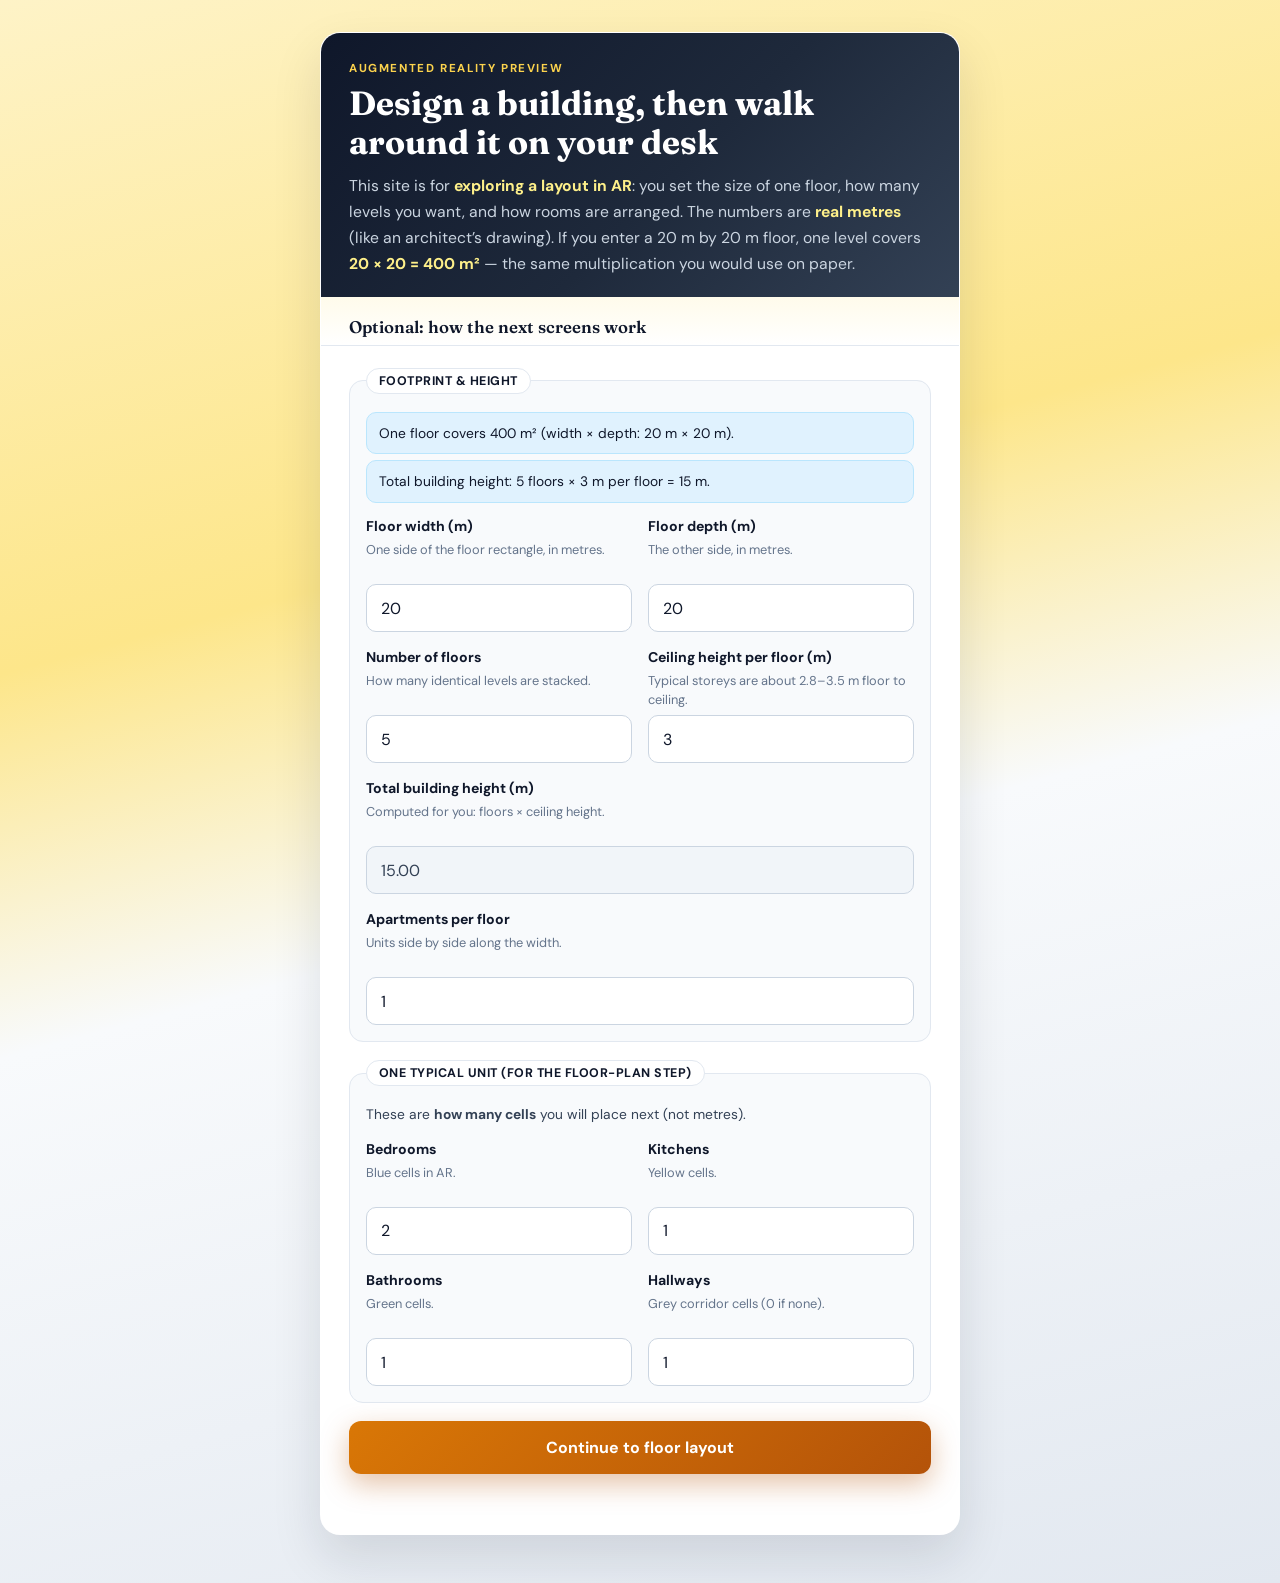
==== index.html @ 33a74082 "fixed" ====
<!DOCTYPE html>
<html lang="en">
<head>
  <meta charset="UTF-8" />
  <meta name="viewport" content="width=device-width, initial-scale=1.0, maximum-scale=1.0, user-scalable=no" />
  <title>AR Building Preview — configure your model</title>
  <link rel="preconnect" href="https://fonts.googleapis.com" />
  <link rel="preconnect" href="https://fonts.gstatic.com" crossorigin />
  <link href="https://fonts.googleapis.com/css2?family=DM+Sans:ital,opsz,wght@0,9..40,400..700;1,9..40,400..700&family=Fraunces:opsz,wght@9..144,500;9..144,700&display=swap" rel="stylesheet" />
  <link rel="stylesheet" href="style.css?v=realestate-3" />
</head>
<body class="form-page">
  <main class="listing-shell">
    <article class="listing-card">
      <header class="listing-hero">
        <p class="eyebrow">Augmented reality preview</p>
        <h1>Design a building, then walk around it on your desk</h1>
        <p class="lead">
          This site is for <strong>exploring a layout in AR</strong>: you set the size of one floor, how many levels you want, and how rooms are arranged.
          The numbers are <strong>real metres</strong> (like an architect’s drawing). If you enter a 20&nbsp;m by 20&nbsp;m floor, one level covers
          <strong>20 × 20 = 400&nbsp;m²</strong> — the same multiplication you would use on paper.
        </p>
      </header>

      <details class="how-ar">
        <summary>Optional: how the next screens work</summary>
        <ol class="steps">
          <li>You will <strong>paint a simple grid</strong> so each room sits where you want it inside the floor plate.</li>
          <li>On the camera page, the model appears on a <strong>printed square marker</strong> so the phone can keep it steady while you look around.</li>
          <li>Tap the <strong>door</strong> or <strong>front</strong> of the block to see through the walls; use the <strong>turn arrows</strong> if you want another angle.</li>
        </ol>
        <p class="dev-foot">
          <a href="https://raw.githubusercontent.com/AR-js-org/ARToolkit5/master/bin/HIRO.jpg" target="_blank" rel="noopener">Printable marker image</a>
          <span aria-hidden="true">·</span>
          <a href="ar-test.html?v=markerfix-24" target="_blank" rel="noopener">Minimal AR test</a>
        </p>
      </details>

      <form id="building-form" novalidate>
        <fieldset>
          <legend>Footprint &amp; height</legend>
          <p id="floor-area-summary" class="math-summary" aria-live="polite"></p>
          <p id="building-height-summary" class="math-summary" aria-live="polite"></p>
          <div class="field-grid">
            <div class="form-field">
              <label for="width">Floor width (m)</label>
              <p class="field-help">One side of the floor rectangle, in metres.</p>
              <input type="number" id="width" name="width" min="0.2" max="999" step="0.1" value="20" required />
            </div>
            <div class="form-field">
              <label for="depth">Floor depth (m)</label>
              <p class="field-help">The other side, in metres.</p>
              <input type="number" id="depth" name="depth" min="0.2" max="999" step="0.1" value="20" required />
            </div>
            <div class="form-field">
              <label for="floors">Number of floors</label>
              <p class="field-help">How many identical levels are stacked.</p>
              <input type="number" id="floors" name="floors" min="1" max="40" step="1" value="5" required />
            </div>
            <div class="form-field">
              <label for="ceiling">Ceiling height per floor (m)</label>
              <p class="field-help">Typical storeys are about 2.8–3.5&nbsp;m floor to ceiling.</p>
              <input type="number" id="ceiling" name="ceiling" min="2" max="20" step="0.1" value="3" required />
            </div>
            <div class="form-field form-field--full">
              <label for="height">Total building height (m)</label>
              <p class="field-help">Computed for you: floors × ceiling height.</p>
              <input type="number" id="height" name="height" min="0.5" max="999" step="0.01" value="15" readonly tabindex="-1" class="input-readonly" aria-live="polite" />
            </div>
            <div class="form-field form-field--full">
              <label for="apartments">Apartments per floor</label>
              <p class="field-help">Units side by side along the width.</p>
              <input type="number" id="apartments" name="apartments" min="1" max="16" step="1" value="1" required />
            </div>
          </div>
        </fieldset>

        <fieldset>
          <legend>One typical unit (for the floor-plan step)</legend>
          <p class="fieldset-intro">
            These are <strong>how many cells</strong> you will place next (not metres).
          </p>
          <div class="field-grid">
            <div class="form-field">
              <label for="bedrooms">Bedrooms</label>
              <p class="field-help">Blue cells in AR.</p>
              <input type="number" id="bedrooms" name="bedrooms" min="0" max="12" step="1" value="2" />
            </div>
            <div class="form-field">
              <label for="kitchens">Kitchens</label>
              <p class="field-help">Yellow cells.</p>
              <input type="number" id="kitchens" name="kitchens" min="0" max="6" step="1" value="1" />
            </div>
            <div class="form-field">
              <label for="bathrooms">Bathrooms</label>
              <p class="field-help">Green cells.</p>
              <input type="number" id="bathrooms" name="bathrooms" min="0" max="12" step="1" value="1" />
            </div>
            <div class="form-field">
              <label for="hallways">Hallways</label>
              <p class="field-help">Grey corridor cells (0 if none).</p>
              <input type="number" id="hallways" name="hallways" min="0" max="12" step="1" value="1" />
            </div>
          </div>
        </fieldset>

        <div class="form-actions">
          <button type="submit" id="btn-generate">Continue to floor layout</button>
        </div>
        <p id="form-message" class="form-message" role="status"></p>
      </form>
    </article>
  </main>

  <script src="ui.js?v=realestate-3"></script>
  <script src="form-app.js?v=realestate-3"></script>
</body>
</html>
---- style.css ----
/* ---------------------------------------------------------------------------
   Form: real-estate listing card (realestate-1). AR page rules unchanged below.
   markerfix-24: videoTexture false, #arjs-video z-index, ar-stack.js, AR.js 3.4.2 pin.
   --------------------------------------------------------------------------- */

:root {
  --ink: #0f172a;
  --ink-soft: #334155;
  --cream: #fffbeb;
  --card: #ffffff;
  --line: #e2e8f0;
  --accent: #b45309;
  --accent-hover: #92400e;
  --gold: #d97706;
  --success: #047857;
  --message: #9d174d;
  --link: #1d4ed8;
  --shadow: 0 22px 50px rgba(15, 23, 42, 0.12);
}

*,
*::before,
*::after {
  box-sizing: border-box;
}

html,
body {
  margin: 0;
  padding: 0;
  min-height: 100%;
  font-family: "DM Sans", system-ui, -apple-system, "Segoe UI", Roboto, sans-serif;
  color: var(--ink-soft);
  background: linear-gradient(165deg, #fef3c7 0%, #fde68a 35%, #f8fafc 55%, #e2e8f0 100%);
}

body.form-page {
  padding: 32px 16px 48px;
}

.listing-shell {
  max-width: 640px;
  margin: 0 auto;
}

.listing-card {
  background: var(--card);
  border-radius: 20px;
  box-shadow: var(--shadow);
  border: 1px solid rgba(255, 255, 255, 0.8);
  overflow: hidden;
}

.listing-hero {
  padding: 28px 28px 20px;
  background: linear-gradient(135deg, #0f172a 0%, #1e293b 55%, #334155 100%);
  color: #f8fafc;
}

.eyebrow {
  margin: 0 0 8px;
  font-size: 0.72rem;
  letter-spacing: 0.14em;
  text-transform: uppercase;
  font-weight: 700;
  color: #fcd34d;
}

.listing-hero h1 {
  margin: 0 0 12px;
  font-family: "Fraunces", Georgia, serif;
  font-size: clamp(1.65rem, 4vw, 2.1rem);
  font-weight: 700;
  line-height: 1.15;
  color: #fff;
}

.lead {
  margin: 0;
  font-size: 0.98rem;
  line-height: 1.65;
  color: #cbd5e1;
  max-width: 52ch;
}

.lead strong {
  color: #fef08a;
}

.how-ar {
  padding: 20px 28px 8px;
  border-bottom: 1px solid var(--line);
  background: linear-gradient(180deg, #fffbeb 0%, #fff 100%);
}

.how-ar > summary {
  cursor: pointer;
  font-family: "Fraunces", Georgia, serif;
  font-size: 1.05rem;
  font-weight: 600;
  color: var(--ink);
  list-style: none;
}

.how-ar > summary::-webkit-details-marker {
  display: none;
}

.section-title {
  margin: 0 0 12px;
  font-family: "Fraunces", Georgia, serif;
  font-size: 1.1rem;
  font-weight: 600;
  color: var(--ink);
}

.steps {
  margin: 0;
  padding-left: 1.2rem;
  font-size: 0.9rem;
  line-height: 1.65;
  color: var(--ink-soft);
}

.steps li {
  margin-bottom: 8px;
}

.steps a {
  color: var(--link);
  font-weight: 600;
}

.dev-foot {
  margin: 16px 0 0;
  font-size: 0.75rem;
  color: #94a3b8;
}

.dev-foot a {
  color: #64748b;
  font-weight: 600;
}

form#building-form {
  padding: 22px 28px 28px;
}

form#building-form fieldset {
  border: 1px solid var(--line);
  border-radius: 14px;
  margin: 0 0 18px;
  padding: 18px 16px 16px;
  background: #f8fafc;
}

form#building-form legend {
  padding: 4px 12px;
  font-weight: 700;
  font-size: 0.78rem;
  letter-spacing: 0.04em;
  text-transform: uppercase;
  color: var(--ink);
  background: var(--card);
  border-radius: 999px;
  border: 1px solid var(--line);
}

.fieldset-intro {
  margin: 0 0 14px;
  font-size: 0.86rem;
  line-height: 1.55;
  color: var(--ink-soft);
}

.math-summary {
  margin: 0 0 10px;
  padding: 10px 12px;
  font-size: 0.86rem;
  line-height: 1.5;
  color: var(--ink);
  background: #e0f2fe;
  border: 1px solid #bae6fd;
  border-radius: 10px;
}

.math-summary + .math-summary {
  margin-top: -4px;
  margin-bottom: 14px;
}

form#building-form .field-grid {
  display: grid;
  grid-template-columns: 1fr;
  gap: 16px;
  align-items: stretch;
}

@media (min-width: 520px) {
  form#building-form .field-grid {
    grid-template-columns: repeat(2, 1fr);
  }

  .form-field--full {
    grid-column: 1 / -1;
  }
}

.form-field {
  display: flex;
  flex-direction: column;
  gap: 6px;
  min-width: 0;
  height: 100%;
}

.form-field label {
  font-size: 0.88rem;
  font-weight: 700;
  color: var(--ink);
}

.field-help {
  margin: 0;
  font-size: 0.8rem;
  line-height: 1.45;
  color: #64748b;
  flex: 1 1 auto;
  min-height: 2.9em;
}

form#building-form input[type="number"] {
  width: 100%;
  padding: 12px 14px;
  border-radius: 10px;
  border: 1px solid #cbd5e1;
  background: #fff;
  color: var(--ink);
  min-height: 48px;
  font-size: 1rem;
  font-family: inherit;
  transition: border-color 0.15s ease, box-shadow 0.15s ease;
  margin-top: auto;
}

form#building-form input.input-readonly {
  background: #f1f5f9;
  color: var(--ink-soft);
  cursor: default;
}

form#building-form input[type="number"]:focus {
  outline: none;
  border-color: var(--gold);
  box-shadow: 0 0 0 3px rgba(217, 119, 6, 0.2);
}

.form-actions {
  margin-top: 8px;
}

#btn-generate {
  width: 100%;
  padding: 16px 20px;
  min-height: 52px;
  border: none;
  border-radius: 12px;
  cursor: pointer;
  font-size: 1rem;
  font-weight: 700;
  font-family: inherit;
  color: #fff;
  background: linear-gradient(135deg, var(--gold) 0%, var(--accent) 100%);
  box-shadow: 0 10px 28px rgba(180, 83, 9, 0.35);
  transition: transform 0.12s ease, filter 0.12s ease;
}

#btn-generate:hover {
  filter: brightness(1.05);
  transform: translateY(-1px);
}

#btn-generate:active {
  transform: translateY(0);
}

.form-message {
  min-height: 1.25em;
  margin: 14px 0 0;
  font-size: 0.88rem;
  font-weight: 600;
  color: var(--message);
}

/*
  Legacy AR index overlay (unused on new form-only page; kept for compatibility).
*/
html.ar-page-doc {
  height: 100%;
  margin: 0;
}

html.ar-page-doc body.ar-page {
  margin: 0;
  overflow: hidden;
  min-height: 100vh;
  min-height: 100dvh;
  height: 100%;
  background: #000;
}

.ar-page-header {
  position: fixed;
  z-index: 200;
  left: 0;
  right: 0;
  top: 0;
  display: flex;
  flex-wrap: wrap;
  align-items: center;
  gap: 8px 12px;
  padding: 8px 12px;
  padding-top: max(8px, env(safe-area-inset-top, 0px));
  max-width: 100%;
  background: rgba(224, 242, 254, 0.92);
  border-bottom: 2px solid #0369a1;
  pointer-events: auto;
  font-family: system-ui, -apple-system, Segoe UI, Roboto, Arial, sans-serif;
  box-shadow: 0 2px 10px rgba(0, 0, 0, 0.12);
}

.ar-page-back {
  font-weight: 700;
  color: #6d28d9;
  text-decoration: none;
}

.ar-page-back:hover {
  text-decoration: underline;
}

.ar-page-hint {
  flex: 1 1 200px;
  font-size: 0.82rem;
  color: #075985;
}

.ar-page-error {
  flex: 1 1 100%;
  margin: 0;
  font-size: 0.85rem;
  font-weight: 600;
  color: var(--message);
}

body.ar-page #ar-container {
  position: fixed;
  inset: 0;
  z-index: 0;
  width: 100%;
  height: 100vh;
  height: 100dvh;
  min-height: 100vh;
  min-height: 100dvh;
  overflow: hidden;
  pointer-events: none;
  background: #000;
}

body.ar-page.ar-mounted #ar-container {
  background: #000;
}

body.ar-page #ar-container a-scene {
  pointer-events: auto;
  width: 100%;
  height: 100%;
  min-height: 100%;
  display: block;
}

.ar-placeholder {
  height: 100%;
  display: flex;
  align-items: center;
  justify-content: center;
  padding: 20px 16px;
  text-align: center;
  background: #e0f2fe;
}

.ar-placeholder-inner {
  max-width: 340px;
  padding: 22px 18px;
  border-radius: 4px;
  background: #bae6fd;
  border: 1px solid #0369a1;
  font-family: system-ui, -apple-system, Segoe UI, Roboto, Arial, sans-serif;
}

.ar-placeholder-icon {
  display: block;
  font-size: 2rem;
  margin-bottom: 8px;
}

.ar-placeholder-title {
  margin: 0 0 8px;
  font-size: 1.05rem;
  font-weight: 700;
  color: #0a3d5c;
}

.ar-placeholder-text {
  margin: 0;
  font-size: 0.9rem;
  line-height: 1.5;
  color: #075985;
}

body.ui-fullscreen #ui-layer {
  max-height: none;
}
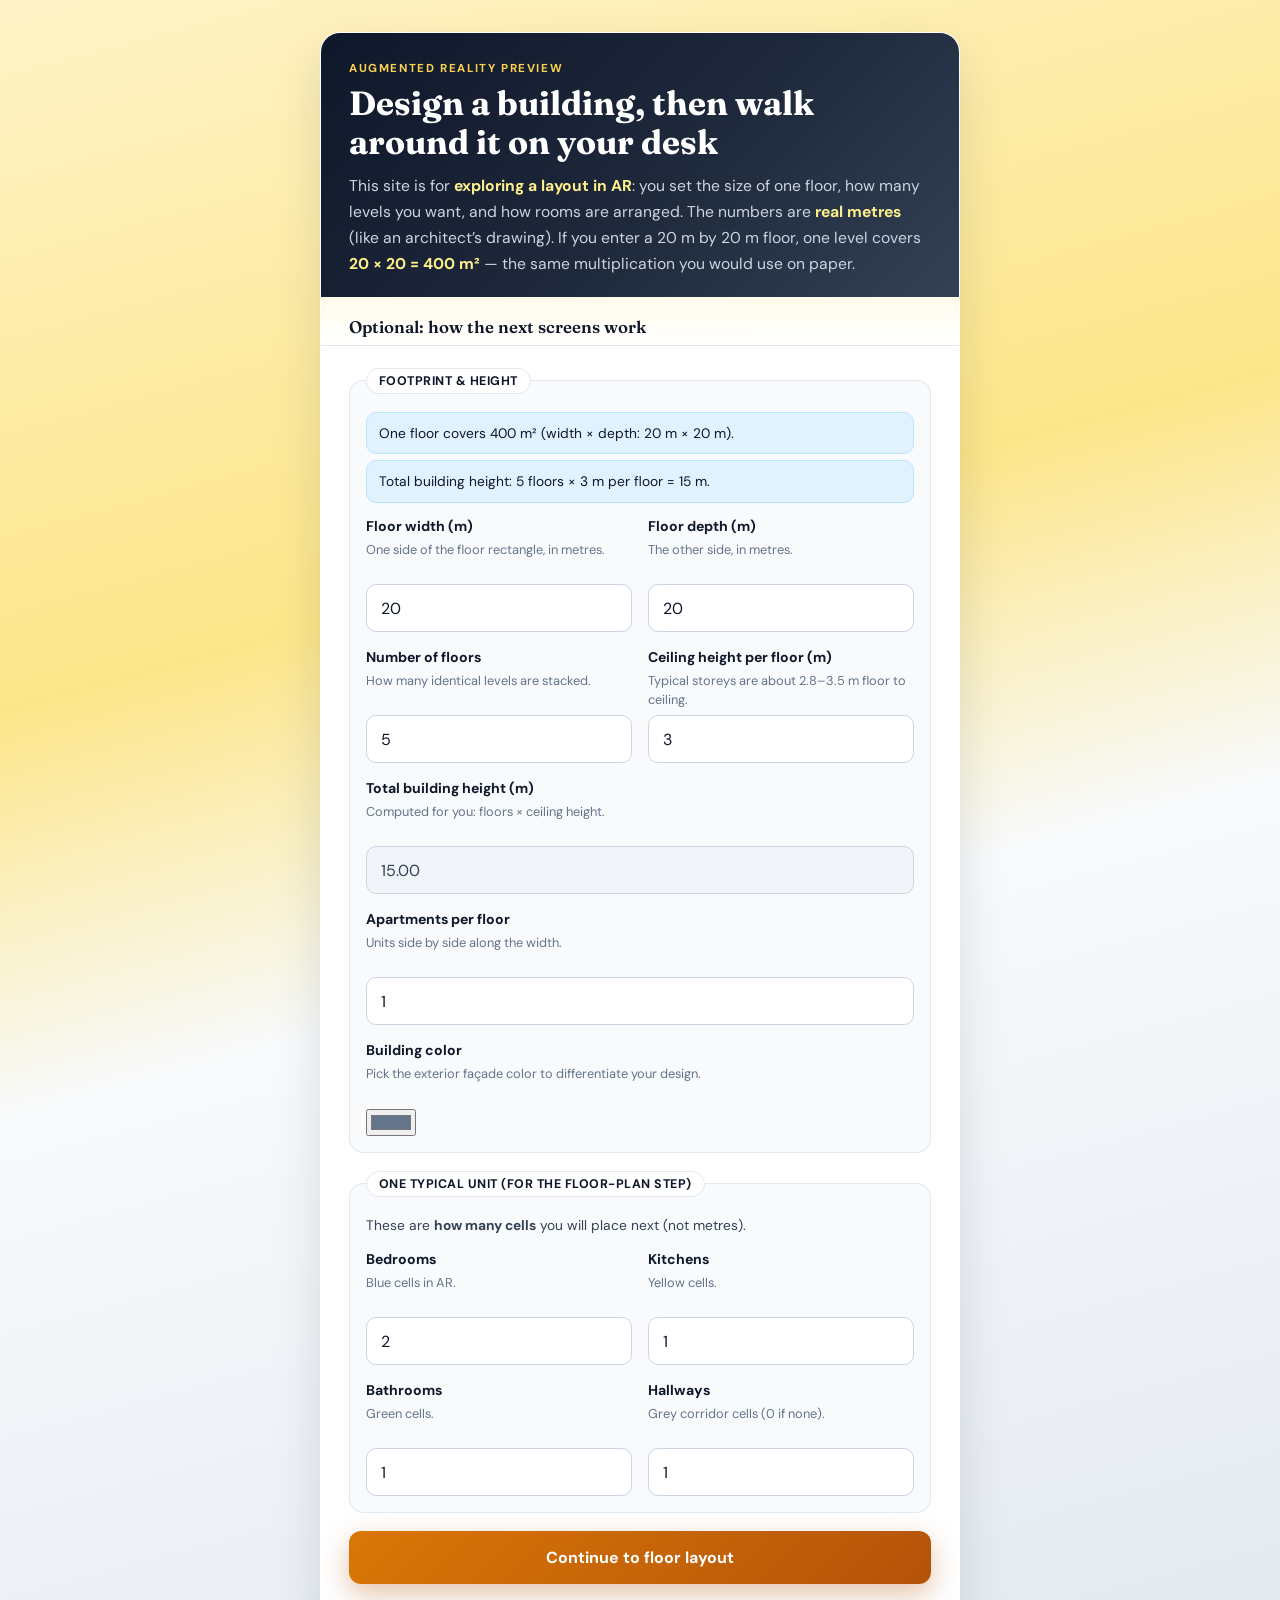
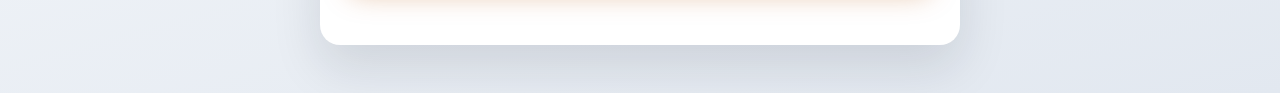
==== commit bfd3fda8: "Add user-selectable building facade color Introduce a form color picker and carry the selected hex v" ====
--- a/index.html
+++ b/index.html
@@ -72,6 +72,11 @@
               <p class="field-help">Units side by side along the width.</p>
               <input type="number" id="apartments" name="apartments" min="1" max="16" step="1" value="1" required />
             </div>
+            <div class="form-field form-field--full">
+              <label for="facadeColor">Building color</label>
+              <p class="field-help">Pick the exterior façade color to differentiate your design.</p>
+              <input type="color" id="facadeColor" name="facadeColor" value="#64748b" />
+            </div>
           </div>
         </fieldset>
 
@@ -112,7 +117,7 @@
     </article>
   </main>
 
-  <script src="ui.js?v=realestate-3"></script>
-  <script src="form-app.js?v=realestate-3"></script>
+  <script src="ui.js?v=realestate-6"></script>
+  <script src="form-app.js?v=realestate-6"></script>
 </body>
 </html>
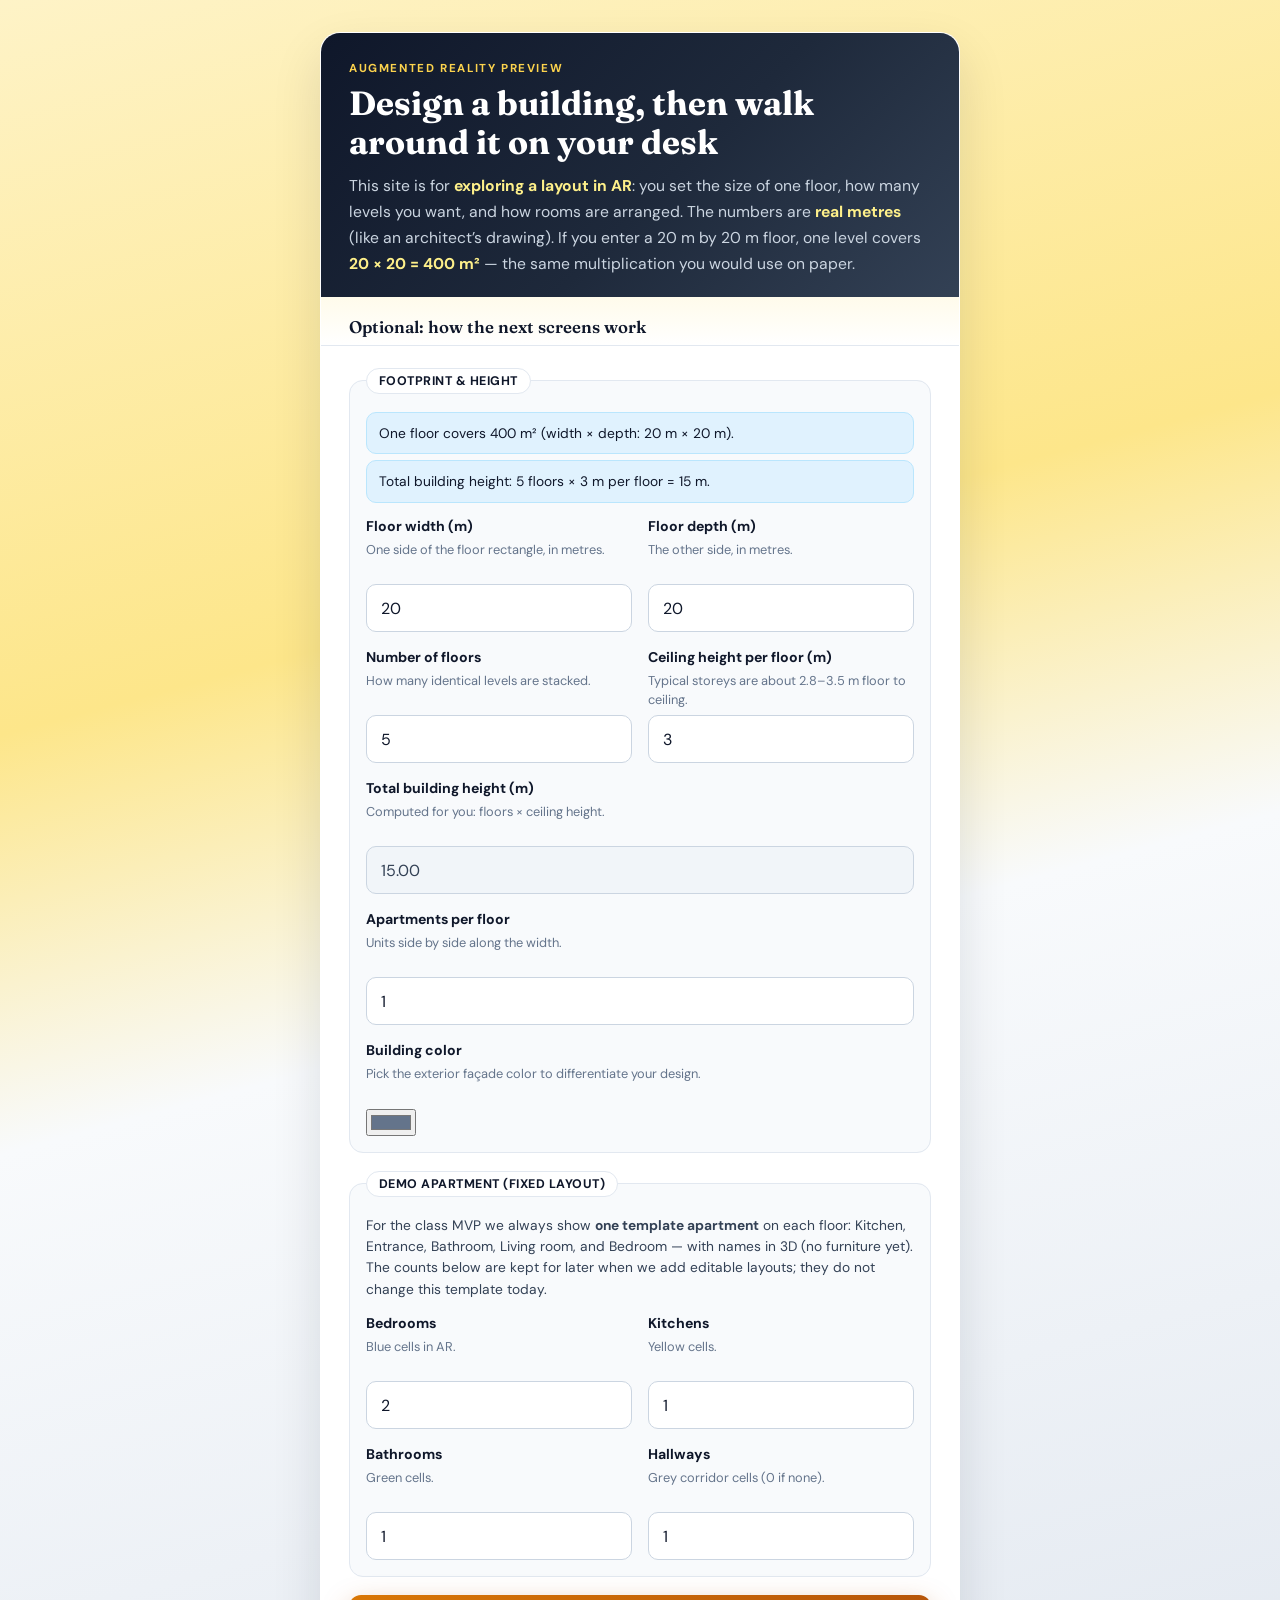
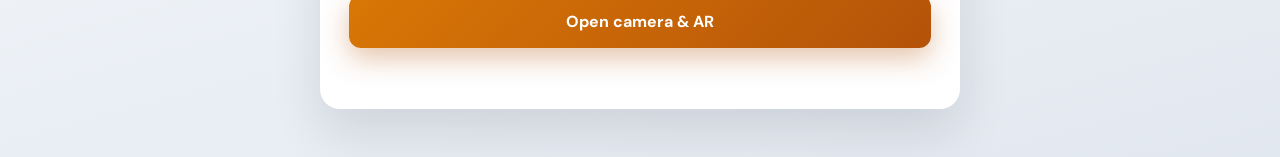
==== commit eab0d985: "Add fixed single-apartment template with 3D room labels Skip manual layout for MVP: form saves a dem" ====
--- a/index.html
+++ b/index.html
@@ -7,7 +7,7 @@
   <link rel="preconnect" href="https://fonts.googleapis.com" />
   <link rel="preconnect" href="https://fonts.gstatic.com" crossorigin />
   <link href="https://fonts.googleapis.com/css2?family=DM+Sans:ital,opsz,wght@0,9..40,400..700;1,9..40,400..700&family=Fraunces:opsz,wght@9..144,500;9..144,700&display=swap" rel="stylesheet" />
-  <link rel="stylesheet" href="style.css?v=realestate-3" />
+  <link rel="stylesheet" href="style.css?v=realestate-7" />
 </head>
 <body class="form-page">
   <main class="listing-shell">
@@ -25,9 +25,8 @@
       <details class="how-ar">
         <summary>Optional: how the next screens work</summary>
         <ol class="steps">
-          <li>You will <strong>paint a simple grid</strong> so each room sits where you want it inside the floor plate.</li>
           <li>On the camera page, the model appears on a <strong>printed square marker</strong> so the phone can keep it steady while you look around.</li>
-          <li>Tap the <strong>door</strong> or <strong>front</strong> of the block to see through the walls; use the <strong>turn arrows</strong> if you want another angle.</li>
+          <li>Tap the <strong>door</strong> for the cutaway inside view; swipe to rotate the model.</li>
         </ol>
         <p class="dev-foot">
           <a href="https://raw.githubusercontent.com/AR-js-org/ARToolkit5/master/bin/HIRO.jpg" target="_blank" rel="noopener">Printable marker image</a>
@@ -81,9 +80,10 @@
         </fieldset>
 
         <fieldset>
-          <legend>One typical unit (for the floor-plan step)</legend>
+          <legend>Demo apartment (fixed layout)</legend>
           <p class="fieldset-intro">
-            These are <strong>how many cells</strong> you will place next (not metres).
+            For the class MVP we always show <strong>one template apartment</strong> on each floor: Kitchen, Entrance, Bathroom, Living room, and Bedroom — with names in 3D (no furniture yet).
+            The counts below are kept for later when we add editable layouts; they do not change this template today.
           </p>
           <div class="field-grid">
             <div class="form-field">
@@ -110,14 +110,14 @@
         </fieldset>
 
         <div class="form-actions">
-          <button type="submit" id="btn-generate">Continue to floor layout</button>
+          <button type="submit" id="btn-generate">Open camera &amp; AR</button>
         </div>
         <p id="form-message" class="form-message" role="status"></p>
       </form>
     </article>
   </main>
 
-  <script src="ui.js?v=realestate-6"></script>
-  <script src="form-app.js?v=realestate-6"></script>
+  <script src="ui.js?v=realestate-7"></script>
+  <script src="form-app.js?v=realestate-7"></script>
 </body>
 </html>
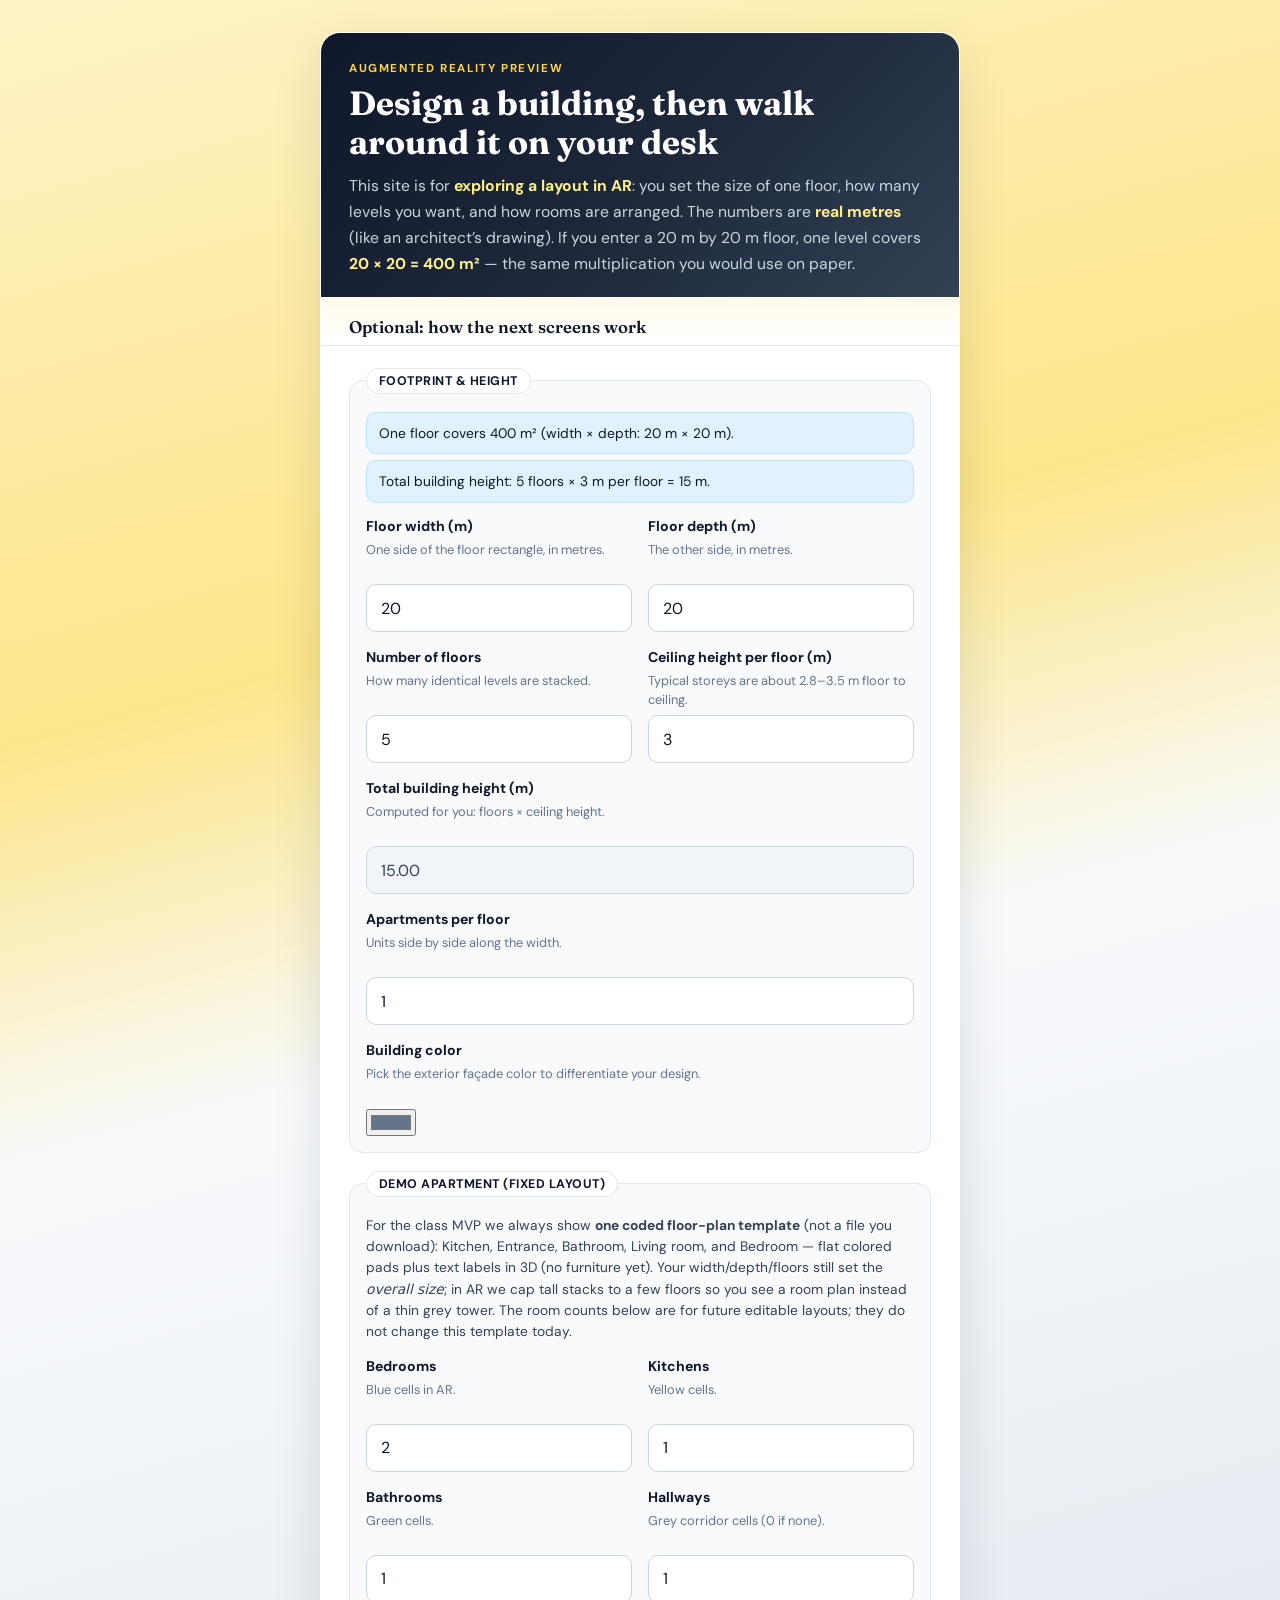
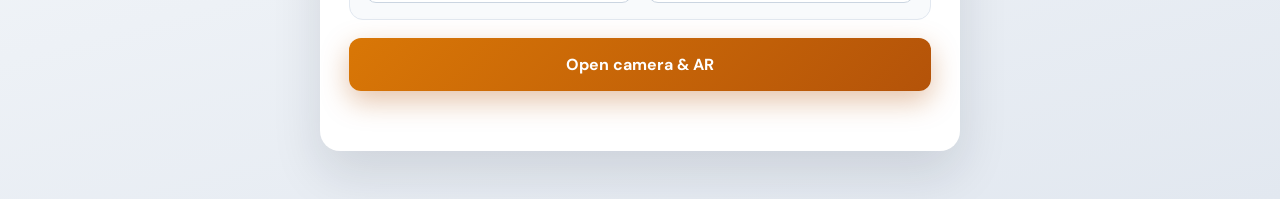
==== commit cd50a363: "Improve AR preview: per-axis scale and floor cap for fixed template" ====
--- a/index.html
+++ b/index.html
@@ -82,8 +82,9 @@
         <fieldset>
           <legend>Demo apartment (fixed layout)</legend>
           <p class="fieldset-intro">
-            For the class MVP we always show <strong>one template apartment</strong> on each floor: Kitchen, Entrance, Bathroom, Living room, and Bedroom — with names in 3D (no furniture yet).
-            The counts below are kept for later when we add editable layouts; they do not change this template today.
+            For the class MVP we always show <strong>one coded floor-plan template</strong> (not a file you download): Kitchen, Entrance, Bathroom, Living room, and Bedroom — flat colored pads plus text labels in 3D (no furniture yet).
+            Your width/depth/floors still set the <em>overall size</em>; in AR we cap tall stacks to a few floors so you see a room plan instead of a thin grey tower.
+            The room counts below are for future editable layouts; they do not change this template today.
           </p>
           <div class="field-grid">
             <div class="form-field">
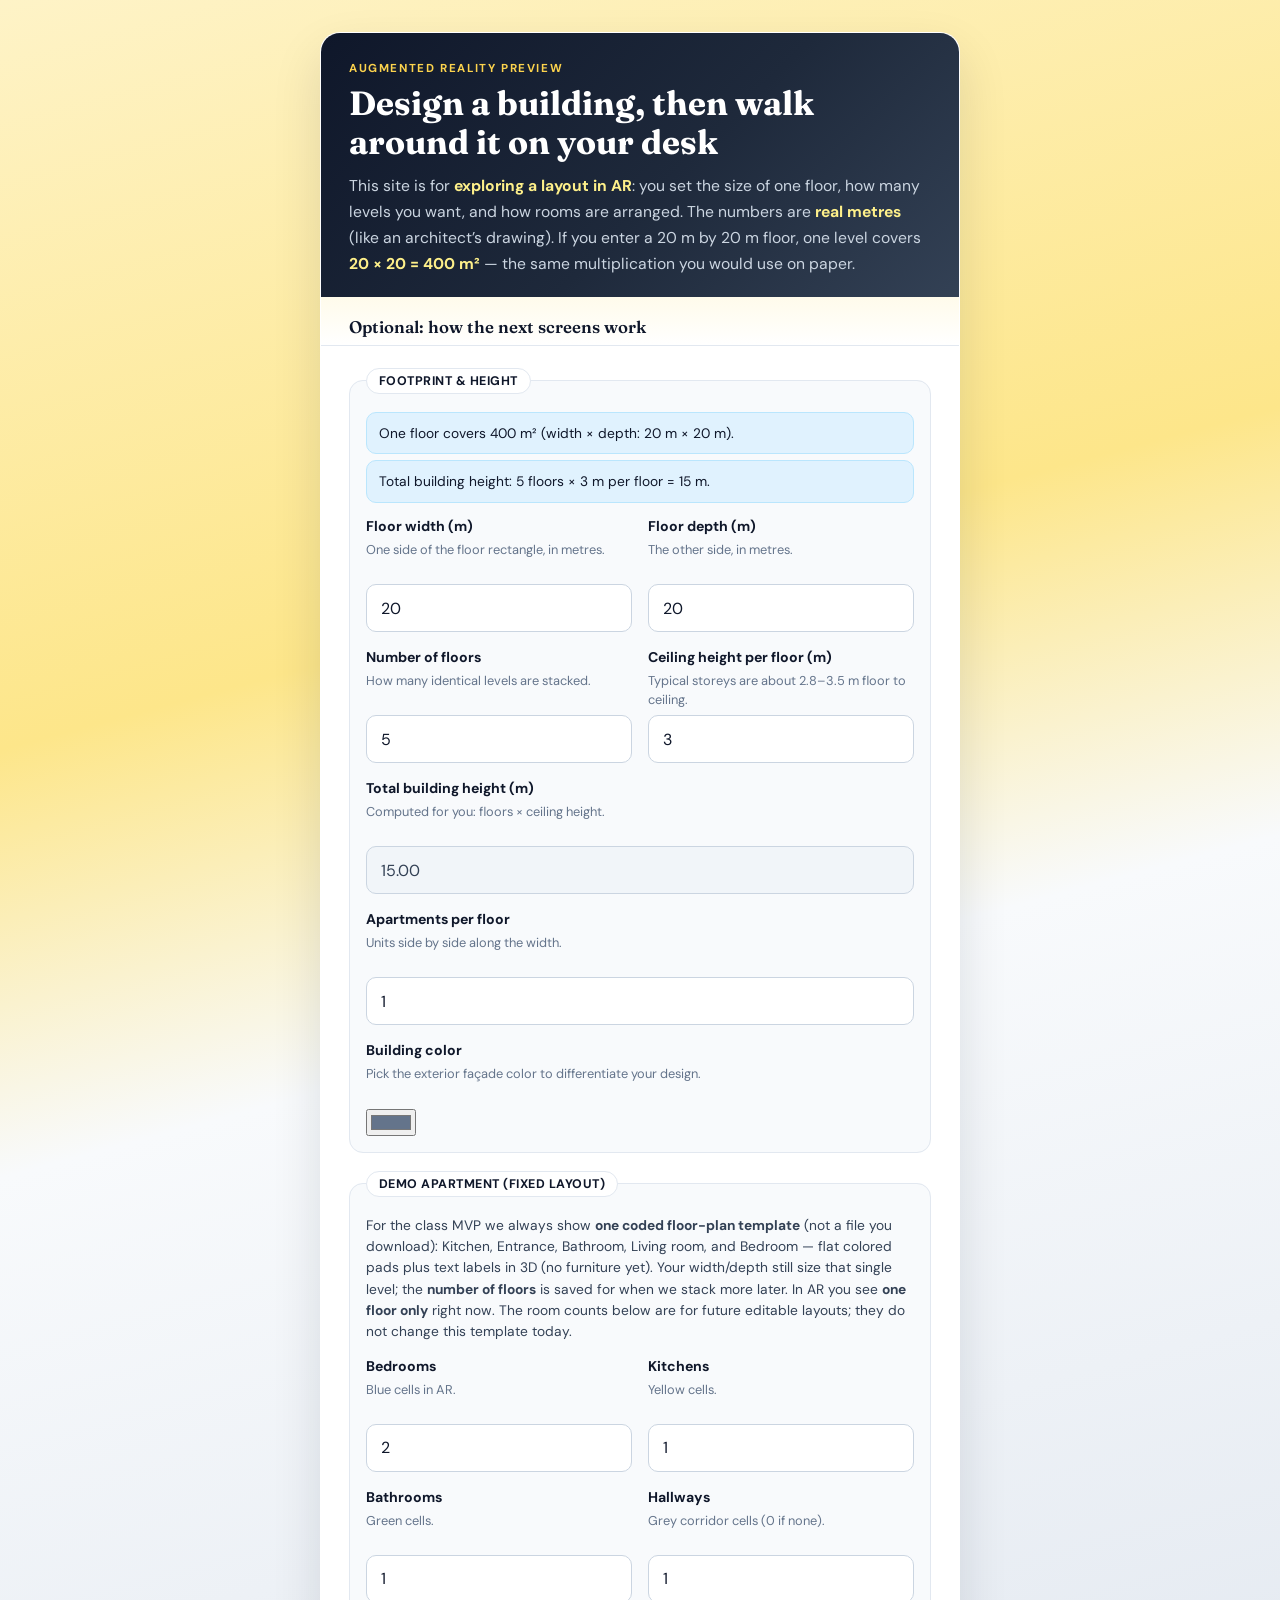
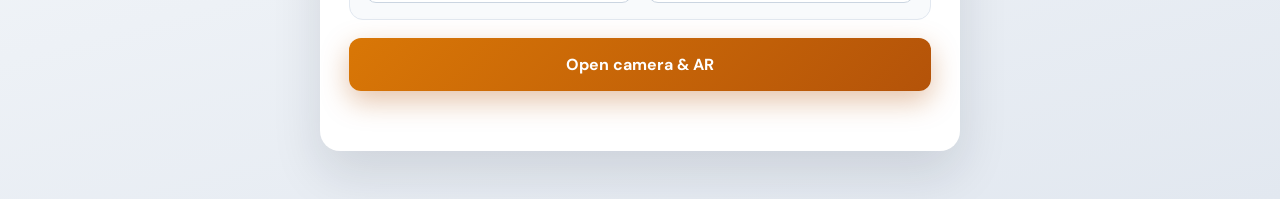
==== commit 7b8a5bf9: "AR: single-floor dollhouse template with translucent walls and glass shell" ====
--- a/index.html
+++ b/index.html
@@ -83,7 +83,7 @@
           <legend>Demo apartment (fixed layout)</legend>
           <p class="fieldset-intro">
             For the class MVP we always show <strong>one coded floor-plan template</strong> (not a file you download): Kitchen, Entrance, Bathroom, Living room, and Bedroom — flat colored pads plus text labels in 3D (no furniture yet).
-            Your width/depth/floors still set the <em>overall size</em>; in AR we cap tall stacks to a few floors so you see a room plan instead of a thin grey tower.
+            Your width/depth still size that single level; the <strong>number of floors</strong> is saved for when we stack more later. In AR you see <strong>one floor only</strong> right now.
             The room counts below are for future editable layouts; they do not change this template today.
           </p>
           <div class="field-grid">
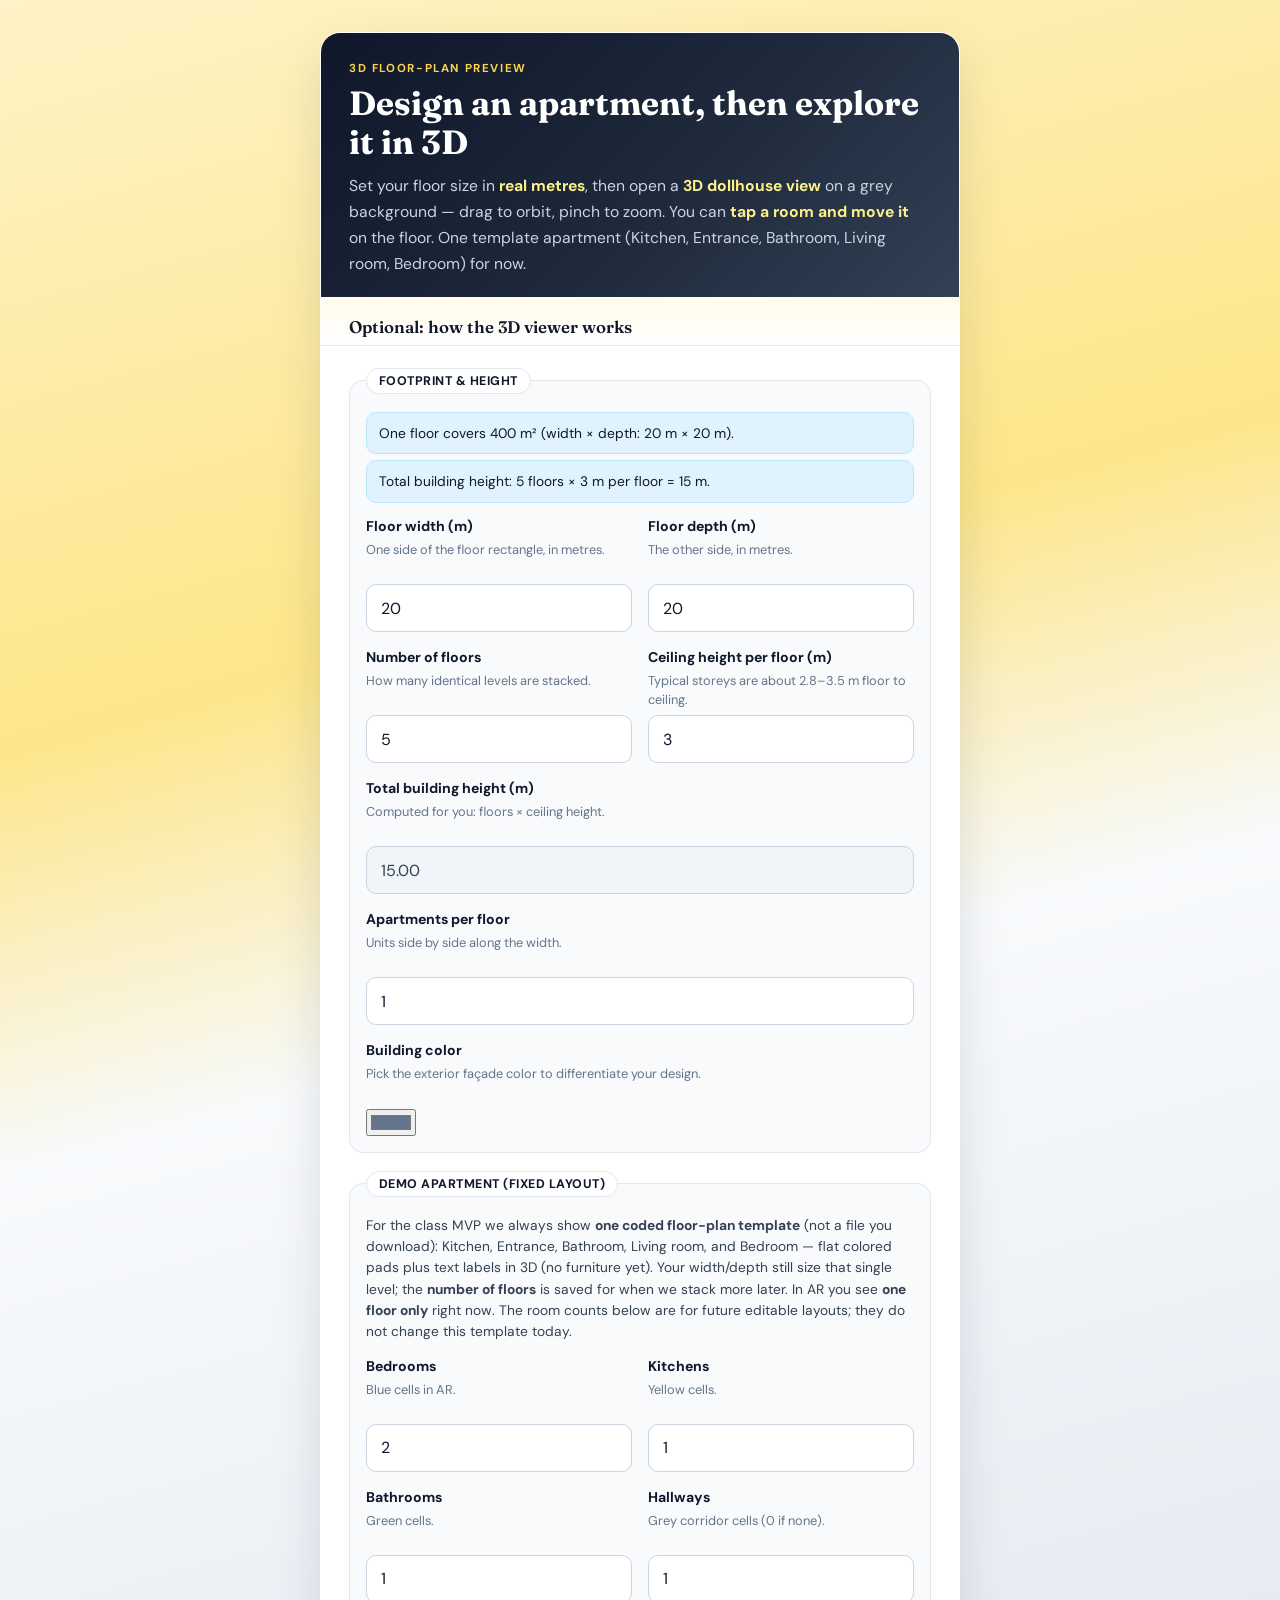
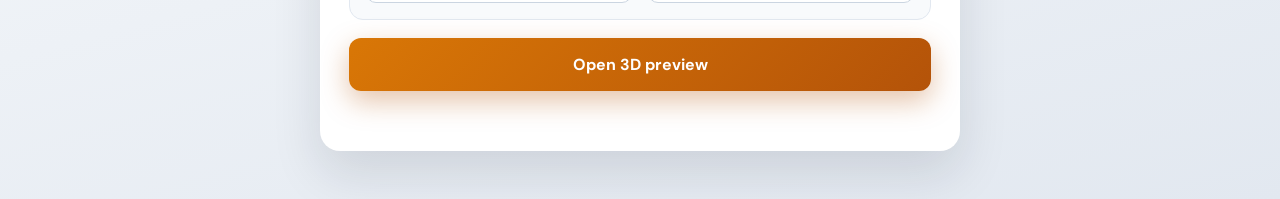
==== commit ac15f135: "Replace marker AR with grey-background 3D viewer and cutaway apartment model" ====
--- a/index.html
+++ b/index.html
@@ -3,7 +3,7 @@
 <head>
   <meta charset="UTF-8" />
   <meta name="viewport" content="width=device-width, initial-scale=1.0, maximum-scale=1.0, user-scalable=no" />
-  <title>AR Building Preview — configure your model</title>
+  <title>3D Apartment Preview — configure your model</title>
   <link rel="preconnect" href="https://fonts.googleapis.com" />
   <link rel="preconnect" href="https://fonts.gstatic.com" crossorigin />
   <link href="https://fonts.googleapis.com/css2?family=DM+Sans:ital,opsz,wght@0,9..40,400..700;1,9..40,400..700&family=Fraunces:opsz,wght@9..144,500;9..144,700&display=swap" rel="stylesheet" />
@@ -13,26 +13,20 @@
   <main class="listing-shell">
     <article class="listing-card">
       <header class="listing-hero">
-        <p class="eyebrow">Augmented reality preview</p>
-        <h1>Design a building, then walk around it on your desk</h1>
+        <p class="eyebrow">3D floor-plan preview</p>
+        <h1>Design an apartment, then explore it in 3D</h1>
         <p class="lead">
-          This site is for <strong>exploring a layout in AR</strong>: you set the size of one floor, how many levels you want, and how rooms are arranged.
-          The numbers are <strong>real metres</strong> (like an architect’s drawing). If you enter a 20&nbsp;m by 20&nbsp;m floor, one level covers
-          <strong>20 × 20 = 400&nbsp;m²</strong> — the same multiplication you would use on paper.
+          Set your floor size in <strong>real metres</strong>, then open a <strong>3D dollhouse view</strong> on a grey background — drag to orbit, pinch to zoom.
+          You can <strong>tap a room and move it</strong> on the floor. One template apartment (Kitchen, Entrance, Bathroom, Living room, Bedroom) for now.
         </p>
       </header>
 
       <details class="how-ar">
-        <summary>Optional: how the next screens work</summary>
+        <summary>Optional: how the 3D viewer works</summary>
         <ol class="steps">
-          <li>On the camera page, the model appears on a <strong>printed square marker</strong> so the phone can keep it steady while you look around.</li>
-          <li>Tap the <strong>door</strong> for the cutaway inside view; swipe to rotate the model.</li>
+          <li><strong>Drag</strong> to orbit around the model; <strong>scroll or pinch</strong> to zoom.</li>
+          <li><strong>Tap a coloured room</strong> to select it, then <strong>tap the floor</strong> where it should go.</li>
         </ol>
-        <p class="dev-foot">
-          <a href="https://raw.githubusercontent.com/AR-js-org/ARToolkit5/master/bin/HIRO.jpg" target="_blank" rel="noopener">Printable marker image</a>
-          <span aria-hidden="true">·</span>
-          <a href="ar-test.html?v=markerfix-24" target="_blank" rel="noopener">Minimal AR test</a>
-        </p>
       </details>
 
       <form id="building-form" novalidate>
@@ -111,7 +105,7 @@
         </fieldset>
 
         <div class="form-actions">
-          <button type="submit" id="btn-generate">Open camera &amp; AR</button>
+          <button type="submit" id="btn-generate">Open 3D preview</button>
         </div>
         <p id="form-message" class="form-message" role="status"></p>
       </form>
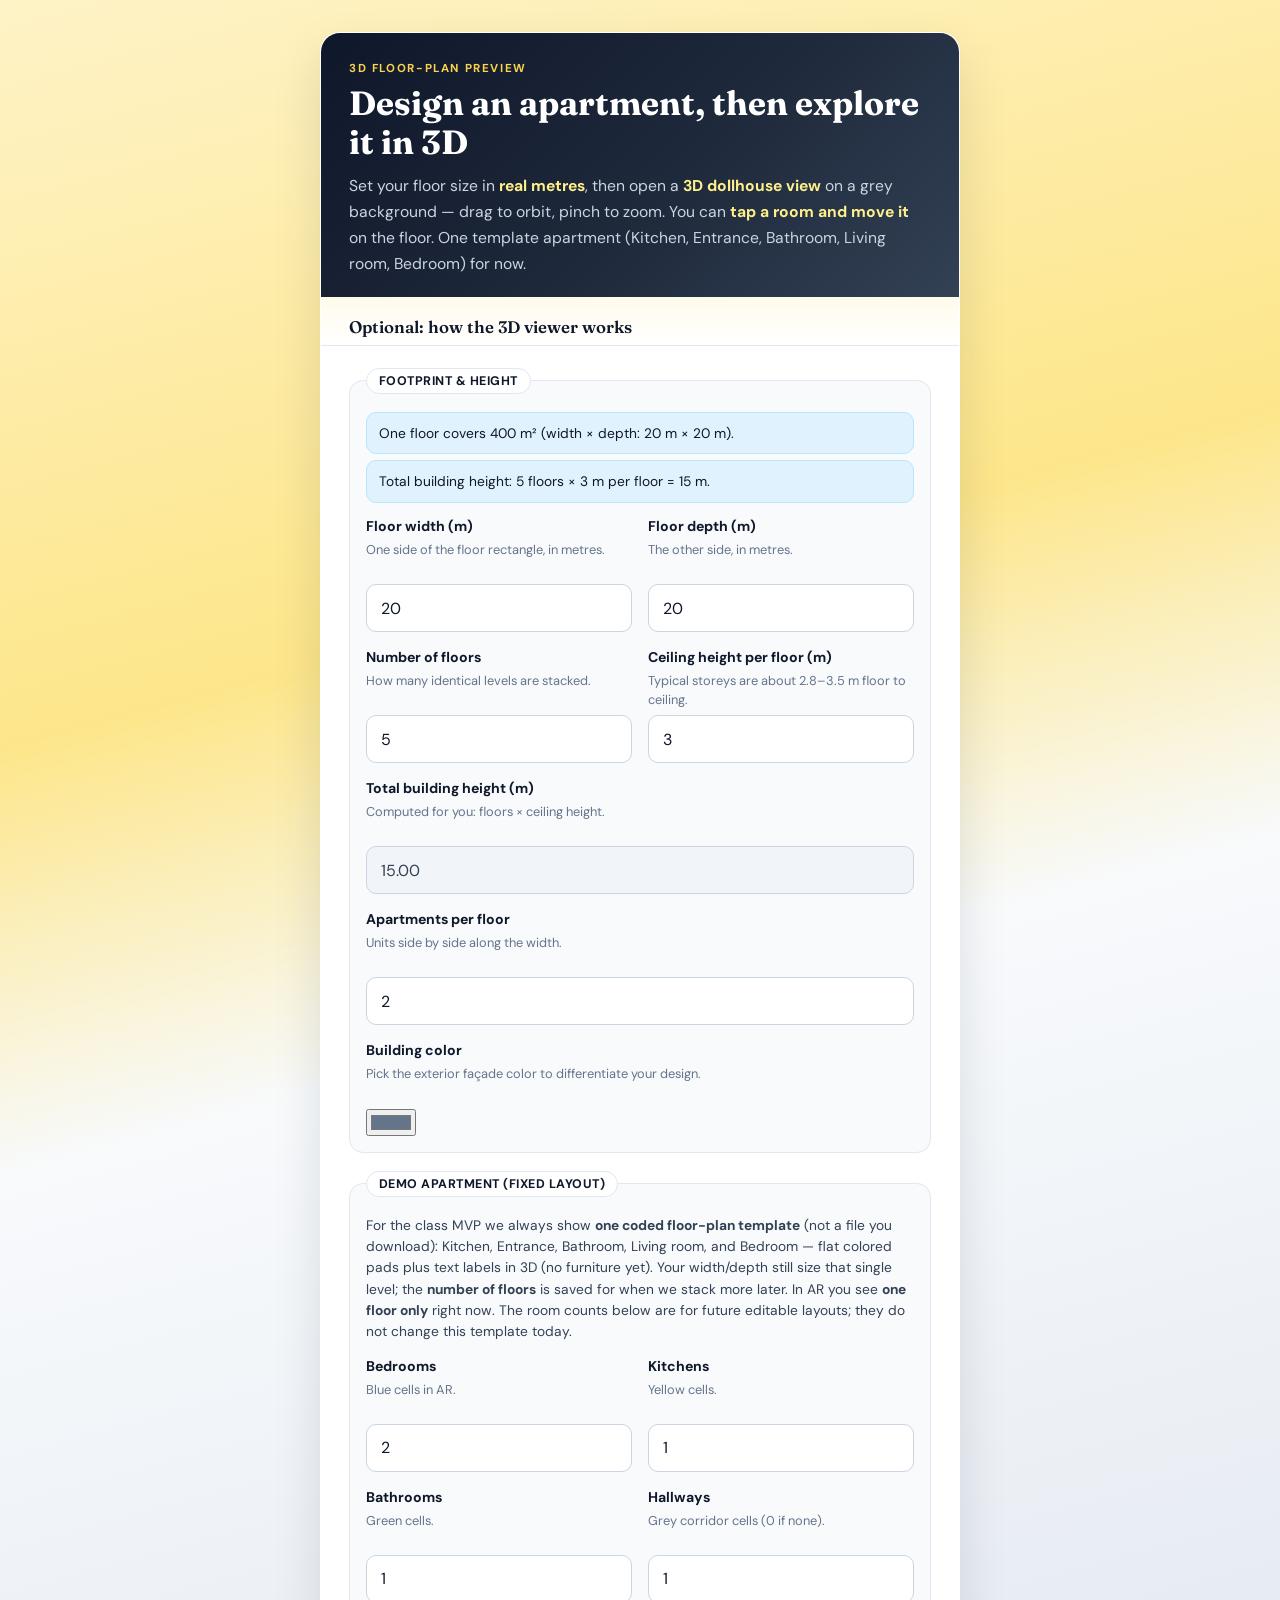
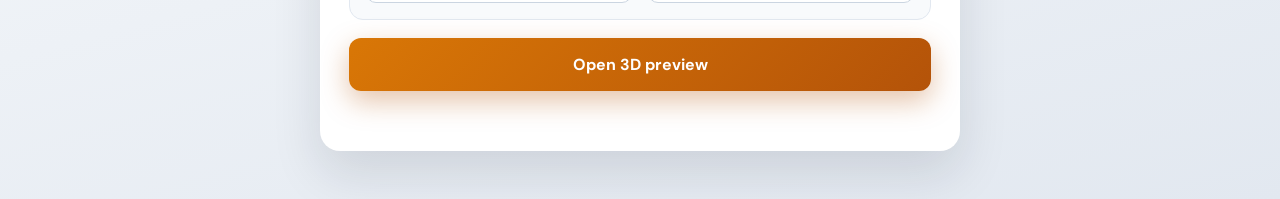
==== commit ae066066: "Add first-floor block with two apartments and full 360 orbit controls" ====
--- a/index.html
+++ b/index.html
@@ -24,8 +24,8 @@
       <details class="how-ar">
         <summary>Optional: how the 3D viewer works</summary>
         <ol class="steps">
-          <li><strong>Drag</strong> to orbit around the model; <strong>scroll or pinch</strong> to zoom.</li>
-          <li><strong>Tap a coloured room</strong> to select it, then <strong>tap the floor</strong> where it should go.</li>
+          <li>First screen: <strong>first-floor block</strong> with two apartments, hallway, and stairs — tap a unit to open it.</li>
+          <li><strong>Drag anywhere</strong> to spin 360°; scroll or pinch to zoom. Inside an apartment, move rooms by tapping room then floor.</li>
         </ol>
       </details>
 
@@ -63,7 +63,7 @@
             <div class="form-field form-field--full">
               <label for="apartments">Apartments per floor</label>
               <p class="field-help">Units side by side along the width.</p>
-              <input type="number" id="apartments" name="apartments" min="1" max="16" step="1" value="1" required />
+              <input type="number" id="apartments" name="apartments" min="1" max="16" step="1" value="2" required />
             </div>
             <div class="form-field form-field--full">
               <label for="facadeColor">Building color</label>
